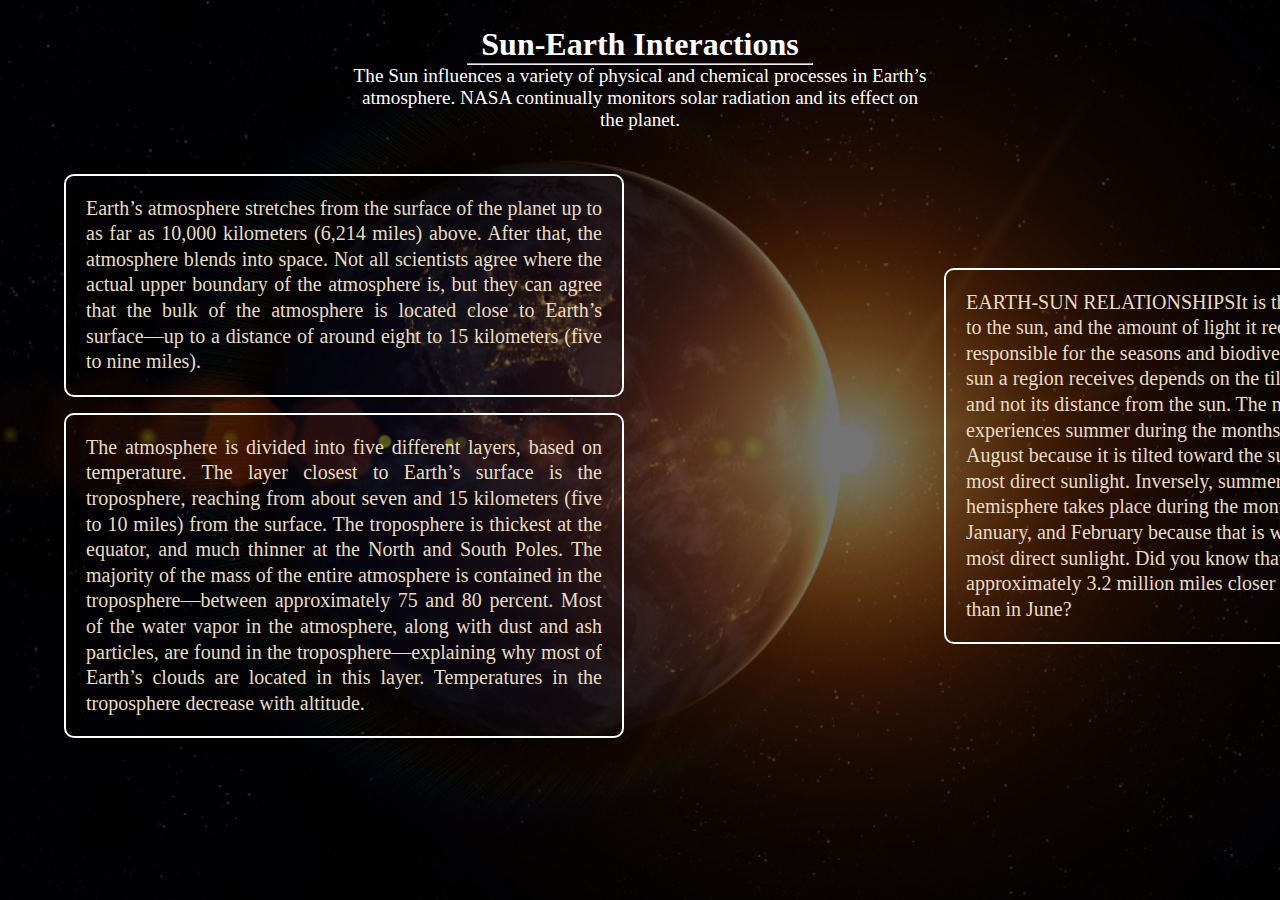
==== sun&earth.html @ 70b14d53 "Add files via upload" ====
<!DOCTYPE html>
<html lang="en">
<head>
    <meta charset="UTF-8">
    <meta http-equiv="X-UA-Compatible" content="IE=edge">
    <meta name="viewport" content="width=device-width, initial-scale=1.0">
    <link rel="icon" href="OIP.jpeg" />
    <link rel="stylesheet" href="sun&earth.css">
    <title>Sun Earth Interaction</title>
</head>
<body>
    <header>
        <div>
            <img src="Interaction.jpg" alt="your browser does not support this type of images">
        </div>
        <h1>Sun-Earth Interactions</h1>
        <hr>
        <p> The Sun influences a variety of physical and chemical processes in Earth’s atmosphere. NASA continually monitors solar radiation and its effect on the planet.</p>
    </header>
    <br><br>
    <footer>
        <article>
            <div class="top">
                <p>Earth’s atmosphere stretches from the surface of the planet up to as far as 10,000 kilometers (6,214 miles) above. After that, the atmosphere blends into space. Not all scientists agree where the actual upper boundary of the atmosphere is, but they can agree that the bulk of the atmosphere is located close to Earth’s surface—up to a distance of around eight to 15 kilometers (five to nine miles).</p>
            </div>
            <div class="bottom">
                <p> The atmosphere is divided into five different layers, based on temperature. The layer closest to Earth’s surface is the troposphere, reaching from about seven and 15 kilometers (five to 10 miles) from the surface. The troposphere is thickest at the equator, and much thinner at the North and South Poles. The majority of the mass of the entire atmosphere is contained in the troposphere—between approximately 75 and 80 percent. Most of the water vapor in the atmosphere, along with dust and ash particles, are found in the troposphere—explaining why most of Earth’s clouds are located in this layer. Temperatures in the troposphere decrease with altitude.</p>
            </div>
        </article>
        <aside>
            <p>EARTH-SUN RELATIONSHIPSIt is the earth’s relationship to the sun, and the amount of light it receives, that is responsible for the seasons and biodiversity. The amount of sun a region receives depends on the tilt of the earth’s axis and not its distance from the sun. The northern hemisphere experiences summer during the months of June, July, and August because it is tilted toward the sun and receives the most direct sunlight. Inversely, summer for the southern hemisphere takes place during the months of December, January, and February because that is when it receives the most direct sunlight. Did you know that the earth is approximately 3.2 million miles closer to the sun in January than in June?</p>
        </aside>
    </footer>
</body>
</html>
---- sun&earth.css ----
:root{
    --color:#c7c6c7;
    --color1:#000;
    --color2:#EADCC1    ;
    --color3:#c4d4f8;
    --color4:#b7b4e3;
    --color5: #fff;
}
*{
    padding: 0;
    margin: 0;
    box-sizing: border-box;
}
body {
    user-select: none;
    overflow: hidden;
    margin-left: 5%;
    margin-right: 5%;
    margin-top: 2%;
    margin-bottom: 2%;
    color:var(--color5);
}
header {
    height: 7em;
    text-align: center;
    margin: auto;
    width: 50%;
}
header p {
    color: var(--color5);
    font-size: 120%;
}
footer p {
    font-size: 125%;
}
header img {
    object-fit: cover;
    filter: brightness(45%);
    z-index: -1;
    position: absolute;
    right: 0;
    bottom: 0;
    width: 100%;
    min-height: 100%;
    -webkit-filter: brightness(45%);
}
hr {
    background-color: var(--color5);
    color: var(--color5);
    margin: auto;
    width: 60%;
}
footer{
    line-height: 160.2%;
    text-align: justify;
    color: var(--color2);
    display: flex;
    gap: 20em;
}
article {
    display: flex;
    flex-direction: column;
    gap: 1em;
}
.top{
    border-radius: 10px;
    border: 2px solid var(--color5);
    width: 35em;
}
.bottom{
    border-radius: 10px;
    border: 2px solid var(--color5);
    width: 35em;
}
article p{
    margin: 1em;
}
aside{
    border-radius: 10px;
    border: 2px solid var(--color5);
    width: 50%;
    text-align: right;
    margin-top: auto;
    margin-bottom: auto;
}
aside p{
    text-align: left;
    width: 25em;
    margin: 1em;
}
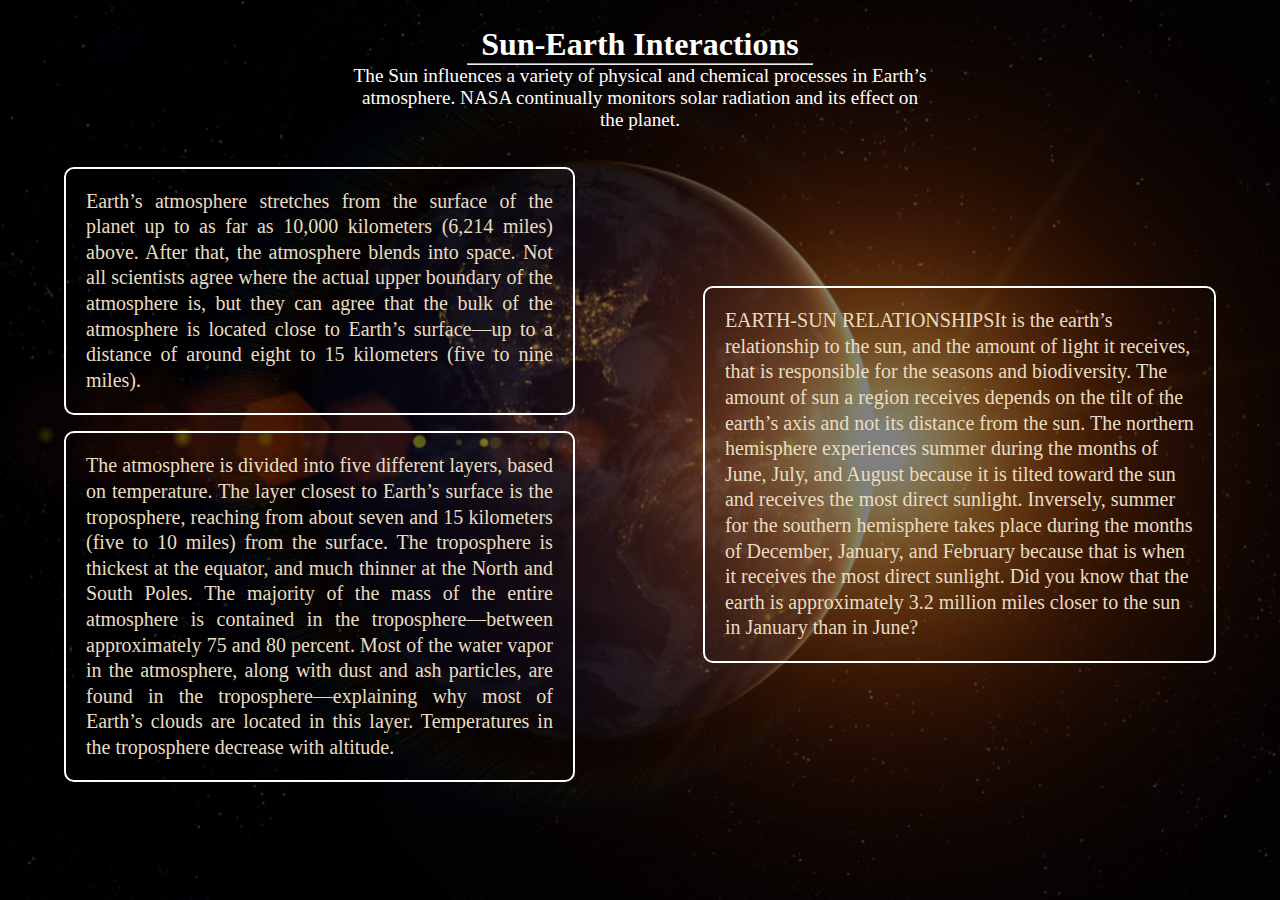
==== commit 74bad0e7: "Add files via upload" ====
--- a/sun&earth.html
+++ b/sun&earth.html
@@ -10,9 +10,6 @@
 </head>
 <body>
     <header>
-        <div>
-            <img src="Interaction.jpg" alt="your browser does not support this type of images">
-        </div>
         <h1>Sun-Earth Interactions</h1>
         <hr>
         <p> The Sun influences a variety of physical and chemical processes in Earth’s atmosphere. NASA continually monitors solar radiation and its effect on the planet.</p>
--- a/sun&earth.css
+++ b/sun&earth.css
@@ -12,8 +12,11 @@
     box-sizing: border-box;
 }
 body {
+    background-image:linear-gradient(rgba(0, 0, 0, 0.5), rgba(0, 0, 0, 0.5)), url(Interaction.jpg);
+    background-attachment: fixed;
+    background-size: cover;
+    background-repeat: no-repeat;
     user-select: none;
-    overflow: hidden;
     margin-left: 5%;
     margin-right: 5%;
     margin-top: 2%;
@@ -21,7 +24,7 @@
     color:var(--color5);
 }
 header {
-    height: 7em;
+    height: auto;
     text-align: center;
     margin: auto;
     width: 50%;
@@ -55,9 +58,10 @@
     text-align: justify;
     color: var(--color2);
     display: flex;
-    gap: 20em;
+    gap: 10vw;
 }
 article {
+    width: 100%;
     display: flex;
     flex-direction: column;
     gap: 1em;
@@ -65,12 +69,12 @@
 .top{
     border-radius: 10px;
     border: 2px solid var(--color5);
-    width: 35em;
+    width: 100%;
 }
 .bottom{
     border-radius: 10px;
     border: 2px solid var(--color5);
-    width: 35em;
+    width: 100%;
 }
 article p{
     margin: 1em;
@@ -78,14 +82,26 @@
 aside{
     border-radius: 10px;
     border: 2px solid var(--color5);
-    width: 50%;
+    width: 100%;
     text-align: right;
     margin-top: auto;
     margin-bottom: auto;
 }
 aside p{
     text-align: left;
-    width: 25em;
     margin: 1em;
 }
-
+@media screen and (max-width:610px) {
+    header {
+        width: 100%;
+    }
+    footer {
+        gap: 1em;
+        font-size: 0.8em;
+        display: flex;
+        flex-direction: column;
+    }
+    article{
+        width: 100%;
+    }
+}
